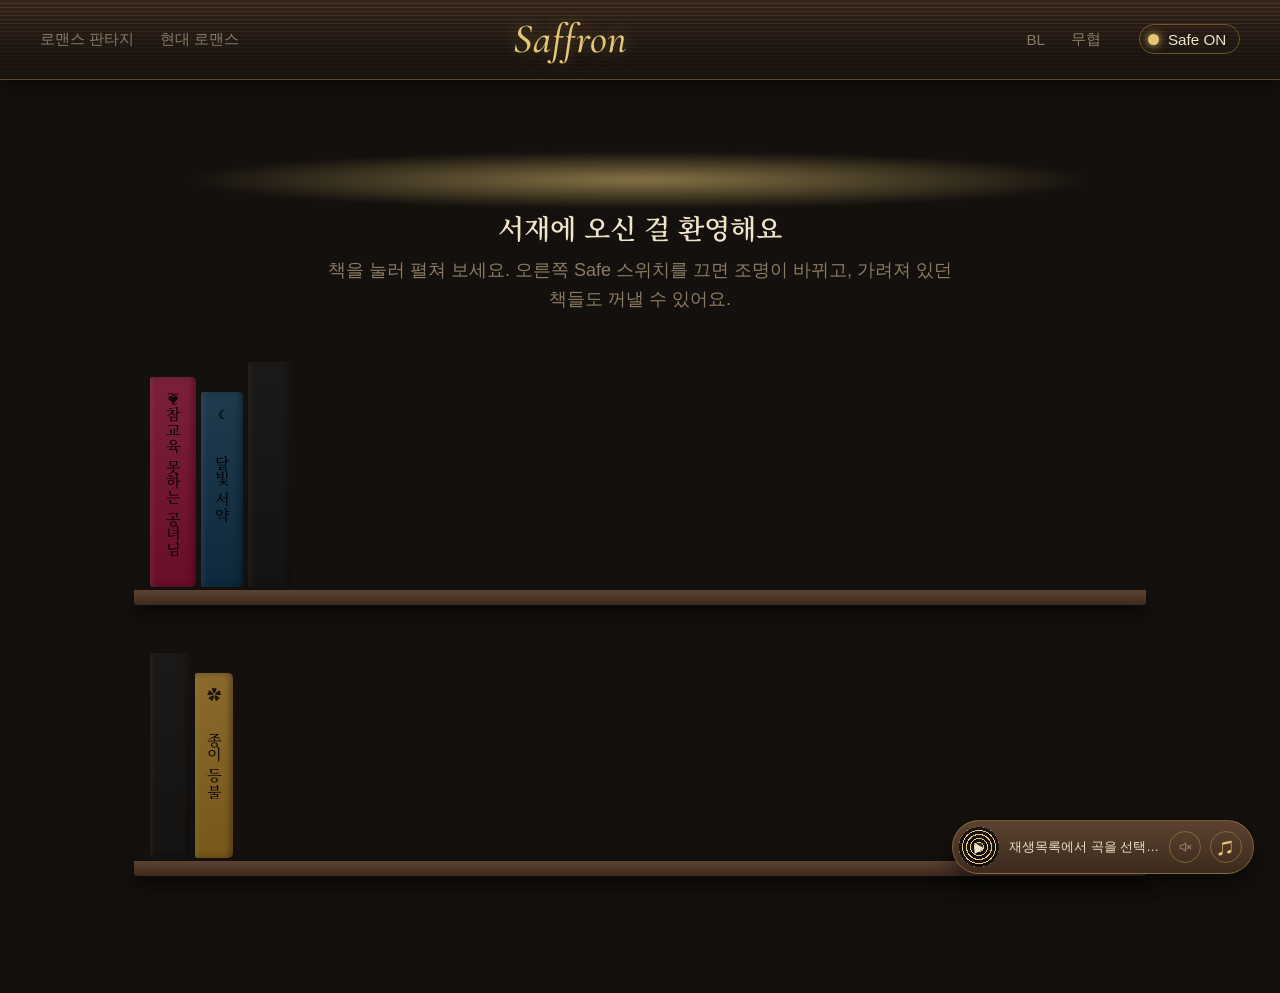
==== saffron/index.html @ d1819b71 "Add files via upload" ====
<!DOCTYPE html>
<html lang="ko">
<head>
<meta charset="UTF-8">
<meta name="viewport" content="width=device-width, initial-scale=1.0">
<title>Saffron</title>
<link rel="stylesheet" href="css/tokens.css">
<link rel="stylesheet" href="css/main.css">
<link rel="stylesheet" href="css/player.css">
</head>
<body>

<header class="site-header">
  <ul id="genre-left" class="genre-nav"></ul>
  <a href="index.html" class="wordmark">Saffron</a>
  <ul id="genre-right" class="genre-nav right"></ul>
  <button id="safe-toggle" class="safe-toggle" data-safe="on">
    <span class="dot"></span>
    <span class="label">Safe ON</span>
  </button>
</header>

<main id="shelf-room" class="shelf-room" data-safe="on">
  <div class="shelf-intro">
    <h1>서재에 오신 걸 환영해요</h1>
    <p>책을 눌러 펼쳐 보세요. 오른쪽 Safe 스위치를 끄면 조명이 바뀌고, 가려져 있던 책들도 꺼낼 수 있어요.</p>
  </div>
  <div id="shelf-rows"></div>
</main>

<div id="spread-overlay" class="spread-overlay">
  <button class="backdrop-close" aria-label="닫기"></button>
  <div class="book-spread">
    <button id="spread-close" class="spread-close" aria-label="닫기">&times;</button>
    <div class="spread-page left">
      <h2 class="spread-title"></h2>
    </div>
    <div class="spread-page right">
      <img class="spread-cover" src="" alt="">
      <p class="spread-desc"></p>
      <a class="detail-link" href="#">상세정보로 이동</a>
    </div>
  </div>
</div>

<div id="music-player" class="music-player">
  <button id="player-toggle" class="player-toggle" aria-label="재생 또는 일시정지">
    <span class="icon">▶</span>
  </button>
  <div class="player-info">
    <span id="player-track-title" class="track-title">재생목록에서 곡을 선택하세요</span>
  </div>
  <button id="mute-toggle" class="mute-toggle muted" aria-label="소리 켜기/끄기" aria-pressed="true">
    <svg class="icon-on" viewBox="0 0 24 24" fill="none" stroke="currentColor" stroke-width="2" stroke-linecap="round" stroke-linejoin="round"><path d="M4 9v6h4l5 4V5L8 9H4z"/><path d="M16.5 8.5a5 5 0 0 1 0 7"/><path d="M19 6a9 9 0 0 1 0 12"/></svg>
    <svg class="icon-off" viewBox="0 0 24 24" fill="none" stroke="currentColor" stroke-width="2" stroke-linecap="round" stroke-linejoin="round"><path d="M4 9v6h4l5 4V5L8 9H4z"/><line x1="16" y1="9" x2="22" y2="15"/><line x1="22" y1="9" x2="16" y2="15"/></svg>
  </button>
  <button id="playlist-toggle" class="playlist-toggle" aria-label="재생목록 열기">♫</button>
  <div id="playlist-panel" class="playlist-panel">
    <div class="volume-row">
      <input id="volume-slider" type="range" min="0" max="100" value="70" aria-label="음량 조절">
    </div>
    <ul id="playlist-list"></ul>
  </div>
  <audio id="audio-el" preload="none"></audio>
</div>

<script type="module" src="js/main.js"></script>
<script type="module">
  import { initMusicPlayer } from "./js/music-player.js";
  import { TRACKS } from "./js/music-data.js";
  initMusicPlayer(TRACKS);
</script>
</body>
</html>
---- saffron/css/tokens.css ----
/* ==========================================================================
   Saffron — Design Tokens
   서재(bookshelf) 컨셉의 개인 홈페이지. 호두나무 서가 + 놋쇠 조명을 기본 팔레트로,
   safe 모드를 끄면 조명이 장밋빛으로 바뀌는 상태 변화를 색으로 표현한다.
   ========================================================================== */

@import url('https://fonts.googleapis.com/css2?family=Cormorant+Garamond:ital,wght@0,500;1,500&family=Noto+Serif+KR:wght@400;600&display=swap');
@import url('https://cdn.jsdelivr.net/gh/orioncactus/pretendard@v1.3.9/dist/web/variable/pretendardvariable-dynamic-subset.css');

:root {
  /* --- Color: 호두나무 서재 --- */
  --void: #14100d;          /* 서가 뒤편 어둠 */
  --walnut: #3b2a1e;        /* 책장 프레임 목재 */
  --walnut-light: #5c4230;  /* 목재 결 하이라이트 */
  --brass: #b8923f;         /* 놋쇠 조명 / safe-on 포인트 */
  --brass-bright: #e4c673;  /* 놋쇠 하이라이트 */
  --parchment: #efe3c8;     /* 양피지 / 어두운 배경 위 텍스트 */
  --ink: #241a12;           /* 양피지 위 본문 잉크색 */
  --rose: #e8547e;          /* safe-off 조명 (장밋빛) */
  --rose-bright: #ff85a6;
  --muted: #8a7a63;         /* 보조 텍스트 */
  --shelf-shadow: rgba(0, 0, 0, 0.55);

  /* --- Type --- */
  --font-wordmark: 'Cormorant Garamond', serif;
  --font-display: 'Noto Serif KR', serif;
  --font-body: 'Noto Serif KR', serif;
  --font-ui: 'Pretendard Variable', 'Pretendard', sans-serif;

  --step-1: clamp(0.85rem, 0.8rem + 0.2vw, 0.95rem);
  --step-2: clamp(1rem, 0.95rem + 0.3vw, 1.125rem);
  --step-3: clamp(1.3rem, 1.15rem + 0.7vw, 1.7rem);
  --step-4: clamp(1.9rem, 1.6rem + 1.4vw, 2.6rem);
  --step-5: clamp(2.6rem, 2.1rem + 2.2vw, 3.8rem);

  --radius-s: 3px;
  --radius-m: 6px;
  --ease-open: cubic-bezier(0.22, 0.9, 0.3, 1);
}

* { box-sizing: border-box; }
html, body { margin: 0; padding: 0; }

body {
  background: var(--void);
  color: var(--parchment);
  font-family: var(--font-body);
  -webkit-font-smoothing: antialiased;
}

a { color: inherit; text-decoration: none; }
button { font-family: inherit; cursor: pointer; }

:focus-visible {
  outline: 2px solid var(--brass-bright);
  outline-offset: 3px;
}

@media (prefers-reduced-motion: reduce) {
  *, *::before, *::after {
    animation-duration: 0.001ms !important;
    transition-duration: 0.001ms !important;
  }
}
---- saffron/css/main.css ----
/* ==========================================================================
   Header
   ========================================================================== */

.site-header {
  position: sticky;
  top: 0;
  z-index: 40;
  display: flex;
  align-items: center;
  justify-content: center;
  gap: clamp(1rem, 3vw, 3rem);
  padding: 0.9rem clamp(1rem, 4vw, 2.5rem);
  background:
    linear-gradient(180deg, rgba(20, 16, 13, 0.2), rgba(20, 16, 13, 0.85) 70%),
    repeating-linear-gradient(180deg, var(--walnut) 0 3px, var(--walnut-light) 3px 4px);
  border-bottom: 1px solid rgba(184, 146, 63, 0.35);
  box-shadow: 0 6px 18px var(--shelf-shadow);
}

.genre-nav {
  display: flex;
  gap: clamp(0.8rem, 2vw, 1.6rem);
  font-family: var(--font-ui);
  font-size: var(--step-1);
  color: var(--muted);
  list-style: none;
  margin: 0;
  padding: 0;
  flex: 1;
}

.genre-nav.right { justify-content: flex-end; align-items: center; }

.genre-nav a { transition: color 0.2s ease; white-space: nowrap; }
.genre-nav a:hover { color: var(--brass-bright); }

.wordmark {
  font-family: var(--font-wordmark);
  font-style: italic;
  font-weight: 500;
  font-size: var(--step-4);
  letter-spacing: 0.02em;
  color: var(--brass-bright);
  text-shadow: 0 0 18px rgba(228, 198, 115, 0.35);
  flex-shrink: 0;
}

.safe-toggle {
  display: flex;
  align-items: center;
  gap: 0.55rem;
  background: none;
  border: 1px solid rgba(184, 146, 63, 0.5);
  border-radius: 999px;
  padding: 0.35rem 0.8rem 0.35rem 0.5rem;
  font-family: var(--font-ui);
  font-size: var(--step-1);
  color: var(--parchment);
  flex-shrink: 0;
}

.safe-toggle .dot {
  width: 0.7rem;
  height: 0.7rem;
  border-radius: 50%;
  background: var(--brass-bright);
  box-shadow: 0 0 8px var(--brass-bright);
  transition: background 0.35s ease, box-shadow 0.35s ease;
}

.safe-toggle[data-safe="off"] .dot {
  background: var(--rose-bright);
  box-shadow: 0 0 10px var(--rose-bright);
}

.safe-toggle .label { min-width: 3ch; text-align: left; }

/* ==========================================================================
   Bookshelf
   ========================================================================== */

.shelf-room {
  --glow: var(--brass);
  --glow-bright: var(--brass-bright);
  padding: clamp(2rem, 6vw, 4.5rem) clamp(1rem, 6vw, 4rem) 5rem;
  min-height: 80vh;
  transition: background 0.6s ease;
}

.shelf-room[data-safe="off"] {
  --glow: var(--rose);
  --glow-bright: var(--rose-bright);
}

.shelf-room::before {
  content: "";
  display: block;
  height: clamp(2rem, 5vw, 3.5rem);
  margin: 0 auto 0;
  max-width: 900px;
  background: radial-gradient(ellipse at center, color-mix(in srgb, var(--glow-bright) 55%, transparent) 0%, transparent 72%);
  filter: blur(2px);
  transition: background 0.6s ease;
}

.shelf-intro {
  max-width: 640px;
  margin: 0 auto clamp(2rem, 5vw, 3rem);
  text-align: center;
}

.shelf-intro h1 {
  font-family: var(--font-display);
  font-weight: 600;
  font-size: var(--step-3);
  margin: 0 0 0.6rem;
  color: var(--parchment);
}

.shelf-intro p {
  font-family: var(--font-ui);
  color: var(--muted);
  font-size: var(--step-2);
  line-height: 1.6;
  margin: 0;
}

.shelf-row {
  max-width: 980px;
  margin: 0 auto clamp(2rem, 5vw, 3.2rem);
  position: relative;
}

.shelf-row .plank {
  position: absolute;
  left: -1rem;
  right: -1rem;
  bottom: -0.9rem;
  height: 0.9rem;
  background: linear-gradient(180deg, var(--walnut-light), var(--walnut));
  border-radius: 0 0 3px 3px;
  box-shadow: 0 10px 16px var(--shelf-shadow);
}

.spines {
  display: flex;
  align-items: flex-end;
  gap: 0.3rem;
  min-height: 220px;
  padding-bottom: 0.2rem;
}

.book-spine {
  position: relative;
  border: none;
  border-radius: 2px 5px 5px 2px;
  writing-mode: vertical-rl;
  text-orientation: mixed;
  display: flex;
  align-items: center;
  justify-content: center;
  padding: 1rem 0.5rem;
  font-family: var(--font-display);
  font-size: var(--step-1);
  letter-spacing: 0.03em;
  box-shadow: inset -3px 0 6px rgba(0, 0, 0, 0.35), inset 3px 0 4px rgba(255, 255, 255, 0.08);
  transition: transform 0.25s ease, box-shadow 0.25s ease;
}

.book-spine:hover:not(:disabled) {
  transform: translateY(-10px);
  box-shadow: inset -3px 0 6px rgba(0, 0, 0, 0.35), inset 3px 0 4px rgba(255, 255, 255, 0.08),
    0 10px 18px rgba(0, 0, 0, 0.45);
}

.book-spine:disabled {
  cursor: default;
  filter: saturate(0.35) brightness(0.7);
}

.book-spine .spine-title { max-height: 100%; overflow: hidden; }

.book-spine .spine-emblem {
  position: absolute;
  top: 0.6rem;
  writing-mode: horizontal-tb;
  font-size: 0.9rem;
  opacity: 0.8;
}

/* ==========================================================================
   Book spread overlay
   ========================================================================== */

.spread-overlay {
  position: fixed;
  inset: 0;
  z-index: 100;
  display: flex;
  align-items: center;
  justify-content: center;
  padding: 1.5rem;
  background: rgba(10, 8, 6, 0.72);
  backdrop-filter: blur(3px);
  opacity: 0;
  pointer-events: none;
  transition: opacity 0.25s ease;
}

.spread-overlay.open { opacity: 1; pointer-events: auto; }

.spread-overlay .backdrop-close {
  position: absolute;
  inset: 0;
  border: none;
  background: none;
}

.book-spread {
  position: relative;
  display: grid;
  grid-template-columns: 1fr 1fr;
  width: min(760px, 100%);
  background: var(--parchment);
  color: var(--ink);
  border-radius: 4px;
  box-shadow: 0 30px 60px rgba(0, 0, 0, 0.5);
  transform: scale(0.92) translateY(12px);
  transition: transform 0.35s var(--ease-open);
  overflow: hidden;
}

.spread-overlay.open .book-spread { transform: scale(1) translateY(0); }

.book-spread::before {
  content: "";
  position: absolute;
  top: 0; bottom: 0; left: 50%;
  width: 18px;
  margin-left: -9px;
  background: linear-gradient(90deg, transparent, rgba(0, 0, 0, 0.18), transparent);
}

.spread-page { padding: clamp(1.6rem, 4vw, 2.6rem); }

.spread-page.left {
  display: flex;
  align-items: center;
  justify-content: center;
  text-align: center;
}

.spread-page.left h2 {
  font-family: var(--font-display);
  font-size: var(--step-3);
  line-height: 1.4;
  margin: 0;
}

.spread-page.right img {
  width: 100%;
  aspect-ratio: 4 / 5;
  object-fit: cover;
  border-radius: 3px;
  margin-bottom: 0.9rem;
  box-shadow: 0 6px 16px rgba(0, 0, 0, 0.25);
}

.spread-page.right p {
  font-family: var(--font-ui);
  font-size: var(--step-1);
  line-height: 1.65;
  color: var(--ink);
  margin: 0 0 1.2rem;
}

.spread-page.right .detail-link {
  display: inline-block;
  font-family: var(--font-ui);
  font-size: var(--step-1);
  padding: 0.6rem 1.2rem;
  background: var(--walnut);
  color: var(--parchment);
  border-radius: 999px;
  transition: background 0.2s ease;
}

.spread-page.right .detail-link:hover { background: var(--brass); color: var(--ink); }

.spread-close {
  position: absolute;
  top: 0.7rem;
  right: 0.9rem;
  background: none;
  border: none;
  font-size: 1.4rem;
  color: var(--ink);
  opacity: 0.5;
  line-height: 1;
}

.spread-close:hover { opacity: 1; }

@media (max-width: 620px) {
  .site-header { flex-wrap: wrap; row-gap: 0.6rem; }
  .genre-nav { flex: 1 1 100%; justify-content: center; order: 3; }
  .book-spread { grid-template-columns: 1fr; }
  .book-spread::before { display: none; }
}
---- saffron/css/player.css ----
/* ==========================================================================
   음악 플레이어 (오른쪽 하단 고정)
   ========================================================================== */

.music-player {
  position: fixed;
  right: clamp(1rem, 3vw, 1.6rem);
  bottom: clamp(1rem, 3vw, 1.6rem);
  z-index: 60;
  display: flex;
  align-items: center;
  gap: 0.6rem;
  padding: 0.4rem 0.7rem 0.4rem 0.4rem;
  background: linear-gradient(180deg, var(--walnut-light), var(--walnut));
  border: 1px solid rgba(184, 146, 63, 0.5);
  border-radius: 999px;
  box-shadow: 0 12px 26px rgba(0, 0, 0, 0.5);
}

.player-toggle {
  position: relative;
  width: 2.5rem;
  height: 2.5rem;
  flex-shrink: 0;
  border-radius: 50%;
  border: none;
  background:
    radial-gradient(circle at center, var(--walnut) 0 4px, transparent 4.5px),
    repeating-radial-gradient(circle at center, var(--brass-bright) 0 1px, var(--void) 1px 4px);
  display: flex;
  align-items: center;
  justify-content: center;
  color: var(--parchment);
  font-size: 0.75rem;
}

.player-toggle.spinning { animation: vinyl-spin 3.4s linear infinite; }

@keyframes vinyl-spin {
  to { transform: rotate(360deg); }
}

.player-toggle .icon { position: relative; z-index: 1; }

.player-info {
  min-width: 0;
  max-width: 150px;
}

.track-title {
  display: block;
  font-family: var(--font-ui);
  font-size: 0.8rem;
  color: var(--parchment);
  white-space: nowrap;
  overflow: hidden;
  text-overflow: ellipsis;
}

.playlist-toggle {
  width: 2rem;
  height: 2rem;
  flex-shrink: 0;
  border-radius: 50%;
  border: 1px solid rgba(184, 146, 63, 0.5);
  background: none;
  color: var(--brass-bright);
  font-size: 1rem;
  display: flex;
  align-items: center;
  justify-content: center;
}

.playlist-toggle:hover { background: rgba(184, 146, 63, 0.15); }

.mute-toggle {
  width: 2rem;
  height: 2rem;
  flex-shrink: 0;
  border-radius: 50%;
  border: 1px solid rgba(184, 146, 63, 0.5);
  background: none;
  color: var(--brass-bright);
  display: flex;
  align-items: center;
  justify-content: center;
}

.mute-toggle:hover { background: rgba(184, 146, 63, 0.15); }

.mute-toggle svg { width: 14px; height: 14px; }

.mute-toggle .icon-off { display: none; }
.mute-toggle.muted .icon-on { display: none; }
.mute-toggle.muted .icon-off { display: block; color: var(--muted); }

.volume-row {
  padding: 0.7rem 0.8rem 0.4rem;
  border-bottom: 1px solid rgba(184, 146, 63, 0.25);
}

.volume-row input[type="range"] {
  width: 100%;
  accent-color: var(--brass-bright);
}

.playlist-panel {
  position: absolute;
  right: 0;
  bottom: calc(100% + 0.7rem);
  width: 240px;
  max-height: 280px;
  overflow-y: auto;
  background: var(--walnut);
  border: 1px solid rgba(184, 146, 63, 0.4);
  border-radius: var(--radius-m);
  box-shadow: 0 16px 30px rgba(0, 0, 0, 0.5);
  opacity: 0;
  transform: translateY(8px);
  pointer-events: none;
  transition: opacity 0.2s ease, transform 0.2s ease;
}

.playlist-panel.open {
  opacity: 1;
  transform: translateY(0);
  pointer-events: auto;
}

.playlist-panel ul {
  list-style: none;
  margin: 0;
  padding: 0.4rem;
  display: flex;
  flex-direction: column;
  gap: 0.15rem;
}

.playlist-panel li button {
  width: 100%;
  text-align: left;
  background: none;
  border: none;
  border-left: 2px solid transparent;
  padding: 0.5rem 0.6rem;
  font-family: var(--font-ui);
  font-size: 0.85rem;
  color: var(--muted);
  border-radius: var(--radius-s);
}

.playlist-panel li button:hover { color: var(--parchment); background: rgba(255, 255, 255, 0.04); }

.playlist-panel li.active button {
  color: var(--brass-bright);
  border-left-color: var(--brass-bright);
}

@media (max-width: 480px) {
  .player-info { display: none; }
}
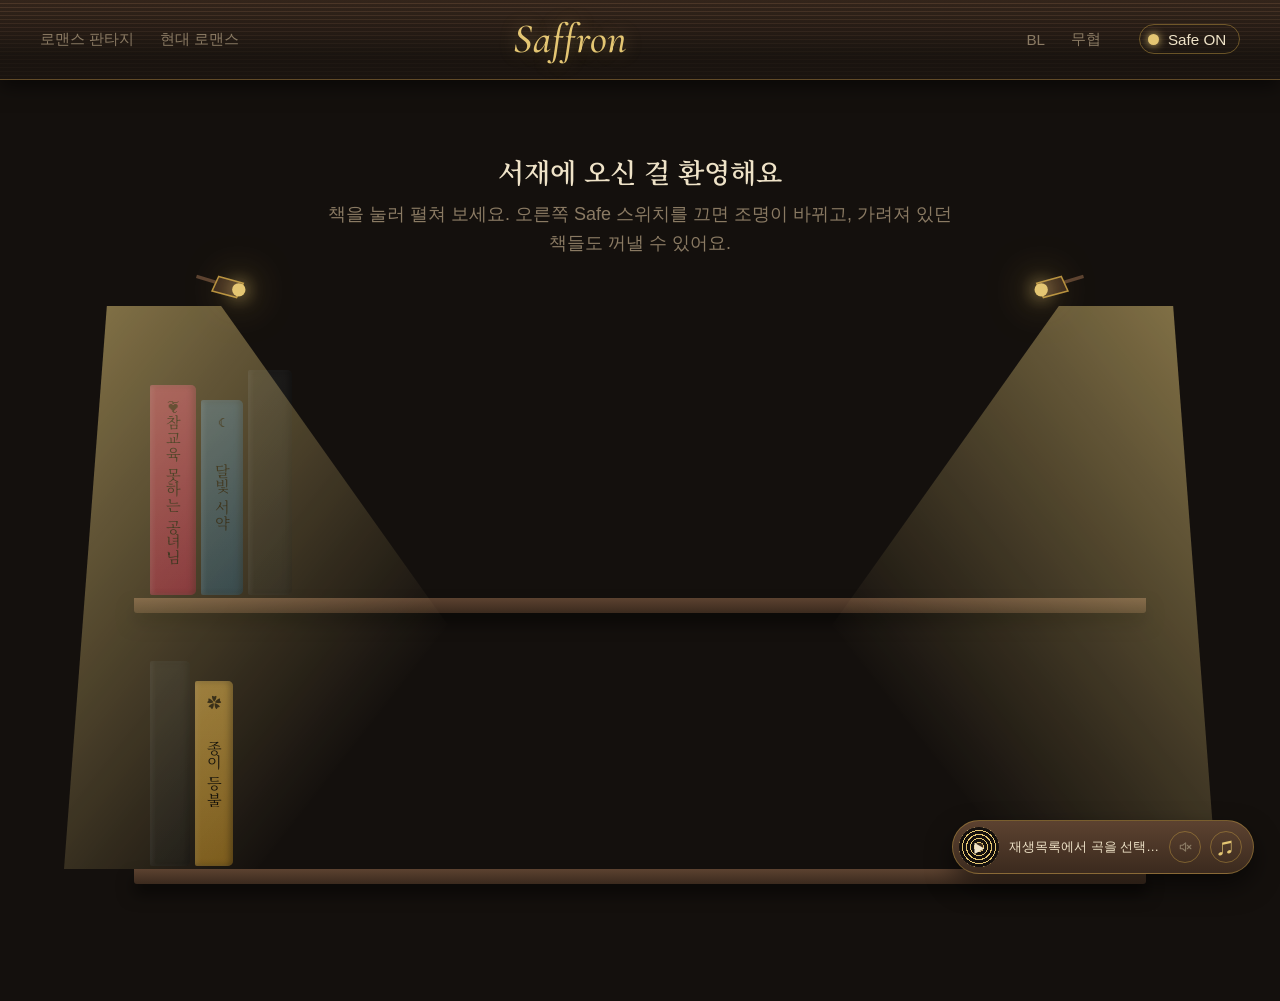
==== commit b9049631: "Add files via upload" ====
--- a/saffron/index.html
+++ b/saffron/index.html
@@ -25,7 +25,27 @@
     <h1>서재에 오신 걸 환영해요</h1>
     <p>책을 눌러 펼쳐 보세요. 오른쪽 Safe 스위치를 끄면 조명이 바뀌고, 가려져 있던 책들도 꺼낼 수 있어요.</p>
   </div>
-  <div id="shelf-rows"></div>
+
+  <div class="shelf-stage">
+    <div class="corner-lamp left" aria-hidden="true">
+      <svg viewBox="0 0 70 50">
+        <line x1="4" y1="4" x2="24" y2="10" class="lamp-arm" />
+        <path d="M24 4 L46 10 L40 23 L18 17 Z" class="lamp-housing" />
+        <circle cx="42" cy="16" r="6" class="lamp-bulb" />
+      </svg>
+    </div>
+    <div class="corner-lamp right" aria-hidden="true">
+      <svg viewBox="0 0 70 50">
+        <line x1="4" y1="4" x2="24" y2="10" class="lamp-arm" />
+        <path d="M24 4 L46 10 L40 23 L18 17 Z" class="lamp-housing" />
+        <circle cx="42" cy="16" r="6" class="lamp-bulb" />
+      </svg>
+    </div>
+    <div class="beam beam-left" aria-hidden="true"></div>
+    <div class="beam beam-right" aria-hidden="true"></div>
+
+    <div id="shelf-rows"></div>
+  </div>
 </main>
 
 <div id="spread-overlay" class="spread-overlay">
--- a/saffron/css/main.css
+++ b/saffron/css/main.css
@@ -93,15 +93,14 @@
   --glow-bright: var(--rose-bright);
 }
 
-.shelf-room::before {
-  content: "";
-  display: block;
-  height: clamp(2rem, 5vw, 3.5rem);
-  margin: 0 auto 0;
-  max-width: 900px;
-  background: radial-gradient(ellipse at center, color-mix(in srgb, var(--glow-bright) 55%, transparent) 0%, transparent 72%);
-  filter: blur(2px);
-  transition: background 0.6s ease;
+#shelf-rows {
+  position: relative;
+  z-index: 1;
+}
+
+.shelf-stage {
+  position: relative;
+  padding-top: clamp(2.6rem, 6vw, 4rem);
 }
 
 .shelf-intro {
@@ -130,6 +129,65 @@
   max-width: 980px;
   margin: 0 auto clamp(2rem, 5vw, 3.2rem);
   position: relative;
+}
+
+/* 좌우 상단에서 책장 전체를 비추는 조명. safe on/off에 따라
+   --glow, --glow-bright가 놋쇠빛 ↔ 장밋빛으로 바뀌면서
+   전구와 대각선 빛줄기 색이 함께 바뀐다. */
+.corner-lamp {
+  position: absolute;
+  top: -34px;
+  width: clamp(56px, 9vw, 78px);
+  z-index: 6;
+  pointer-events: none;
+}
+
+.corner-lamp.left { left: clamp(4%, 10vw, 12%); }
+
+.corner-lamp.right {
+  right: clamp(4%, 10vw, 12%);
+  transform: scaleX(-1);
+}
+
+.corner-lamp svg { width: 100%; height: auto; display: block; overflow: visible; }
+
+.corner-lamp .lamp-arm { stroke: var(--walnut-light); stroke-width: 3; }
+
+.corner-lamp .lamp-housing {
+  fill: var(--walnut);
+  stroke: var(--glow);
+  stroke-width: 1.4;
+  transition: stroke 0.6s ease;
+}
+
+.corner-lamp .lamp-bulb {
+  fill: var(--glow-bright);
+  filter: drop-shadow(0 0 8px var(--glow-bright)) drop-shadow(0 0 18px var(--glow));
+  transition: fill 0.6s ease, filter 0.6s ease;
+}
+
+.beam {
+  position: absolute;
+  top: 0;
+  bottom: 0;
+  width: 62%;
+  pointer-events: none;
+  z-index: 3;
+  mix-blend-mode: screen;
+  opacity: 0.55;
+  transition: background 0.6s ease;
+}
+
+.beam-left {
+  left: 0;
+  background: linear-gradient(128deg, var(--glow-bright) 0%, transparent 55%);
+  clip-path: polygon(6% 0, 22% 0, 78% 100%, 0% 100%);
+}
+
+.beam-right {
+  right: 0;
+  background: linear-gradient(232deg, var(--glow-bright) 0%, transparent 55%);
+  clip-path: polygon(94% 0, 78% 0, 22% 100%, 100% 100%);
 }
 
 .shelf-row .plank {
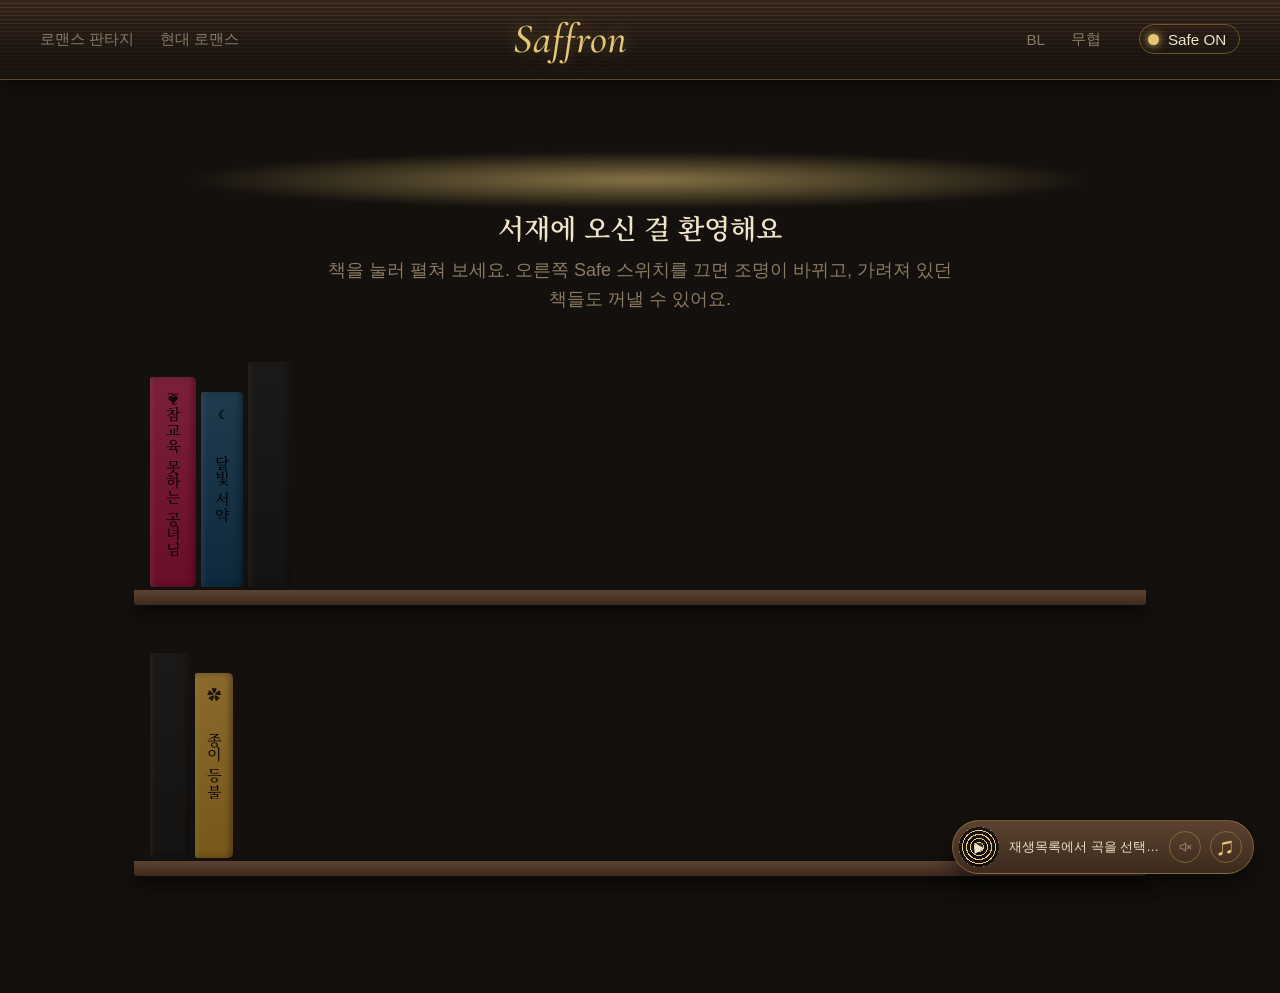
==== commit 48efc475: "Add files via upload" ====
--- a/saffron/index.html
+++ b/saffron/index.html
@@ -25,27 +25,7 @@
     <h1>서재에 오신 걸 환영해요</h1>
     <p>책을 눌러 펼쳐 보세요. 오른쪽 Safe 스위치를 끄면 조명이 바뀌고, 가려져 있던 책들도 꺼낼 수 있어요.</p>
   </div>
-
-  <div class="shelf-stage">
-    <div class="corner-lamp left" aria-hidden="true">
-      <svg viewBox="0 0 70 50">
-        <line x1="4" y1="4" x2="24" y2="10" class="lamp-arm" />
-        <path d="M24 4 L46 10 L40 23 L18 17 Z" class="lamp-housing" />
-        <circle cx="42" cy="16" r="6" class="lamp-bulb" />
-      </svg>
-    </div>
-    <div class="corner-lamp right" aria-hidden="true">
-      <svg viewBox="0 0 70 50">
-        <line x1="4" y1="4" x2="24" y2="10" class="lamp-arm" />
-        <path d="M24 4 L46 10 L40 23 L18 17 Z" class="lamp-housing" />
-        <circle cx="42" cy="16" r="6" class="lamp-bulb" />
-      </svg>
-    </div>
-    <div class="beam beam-left" aria-hidden="true"></div>
-    <div class="beam beam-right" aria-hidden="true"></div>
-
-    <div id="shelf-rows"></div>
-  </div>
+  <div id="shelf-rows"></div>
 </main>
 
 <div id="spread-overlay" class="spread-overlay">
--- a/saffron/css/main.css
+++ b/saffron/css/main.css
@@ -93,14 +93,15 @@
   --glow-bright: var(--rose-bright);
 }
 
-#shelf-rows {
-  position: relative;
-  z-index: 1;
-}
-
-.shelf-stage {
-  position: relative;
-  padding-top: clamp(2.6rem, 6vw, 4rem);
+.shelf-room::before {
+  content: "";
+  display: block;
+  height: clamp(2rem, 5vw, 3.5rem);
+  margin: 0 auto 0;
+  max-width: 900px;
+  background: radial-gradient(ellipse at center, color-mix(in srgb, var(--glow-bright) 55%, transparent) 0%, transparent 72%);
+  filter: blur(2px);
+  transition: background 0.6s ease;
 }
 
 .shelf-intro {
@@ -129,65 +130,6 @@
   max-width: 980px;
   margin: 0 auto clamp(2rem, 5vw, 3.2rem);
   position: relative;
-}
-
-/* 좌우 상단에서 책장 전체를 비추는 조명. safe on/off에 따라
-   --glow, --glow-bright가 놋쇠빛 ↔ 장밋빛으로 바뀌면서
-   전구와 대각선 빛줄기 색이 함께 바뀐다. */
-.corner-lamp {
-  position: absolute;
-  top: -34px;
-  width: clamp(56px, 9vw, 78px);
-  z-index: 6;
-  pointer-events: none;
-}
-
-.corner-lamp.left { left: clamp(4%, 10vw, 12%); }
-
-.corner-lamp.right {
-  right: clamp(4%, 10vw, 12%);
-  transform: scaleX(-1);
-}
-
-.corner-lamp svg { width: 100%; height: auto; display: block; overflow: visible; }
-
-.corner-lamp .lamp-arm { stroke: var(--walnut-light); stroke-width: 3; }
-
-.corner-lamp .lamp-housing {
-  fill: var(--walnut);
-  stroke: var(--glow);
-  stroke-width: 1.4;
-  transition: stroke 0.6s ease;
-}
-
-.corner-lamp .lamp-bulb {
-  fill: var(--glow-bright);
-  filter: drop-shadow(0 0 8px var(--glow-bright)) drop-shadow(0 0 18px var(--glow));
-  transition: fill 0.6s ease, filter 0.6s ease;
-}
-
-.beam {
-  position: absolute;
-  top: 0;
-  bottom: 0;
-  width: 62%;
-  pointer-events: none;
-  z-index: 3;
-  mix-blend-mode: screen;
-  opacity: 0.55;
-  transition: background 0.6s ease;
-}
-
-.beam-left {
-  left: 0;
-  background: linear-gradient(128deg, var(--glow-bright) 0%, transparent 55%);
-  clip-path: polygon(6% 0, 22% 0, 78% 100%, 0% 100%);
-}
-
-.beam-right {
-  right: 0;
-  background: linear-gradient(232deg, var(--glow-bright) 0%, transparent 55%);
-  clip-path: polygon(94% 0, 78% 0, 22% 100%, 100% 100%);
 }
 
 .shelf-row .plank {
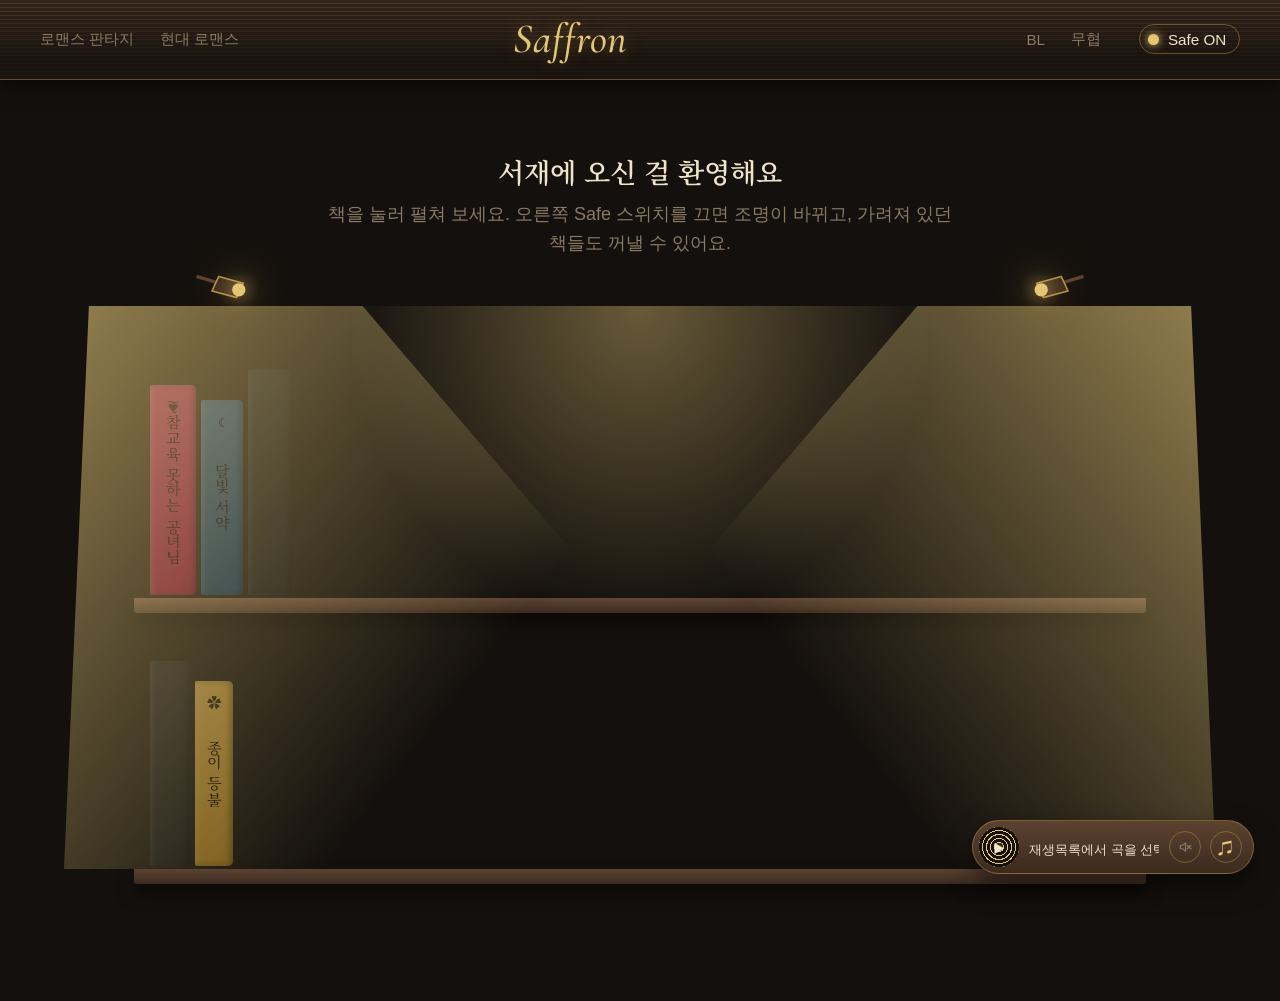
==== commit d168d268: "Add files via upload" ====
--- a/saffron/index.html
+++ b/saffron/index.html
@@ -25,7 +25,28 @@
     <h1>서재에 오신 걸 환영해요</h1>
     <p>책을 눌러 펼쳐 보세요. 오른쪽 Safe 스위치를 끄면 조명이 바뀌고, 가려져 있던 책들도 꺼낼 수 있어요.</p>
   </div>
-  <div id="shelf-rows"></div>
+
+  <div class="shelf-stage">
+    <div class="corner-lamp left" aria-hidden="true">
+      <svg viewBox="0 0 70 50">
+        <line x1="4" y1="4" x2="24" y2="10" class="lamp-arm" />
+        <path d="M24 4 L46 10 L40 23 L18 17 Z" class="lamp-housing" />
+        <circle cx="42" cy="16" r="6" class="lamp-bulb" />
+      </svg>
+    </div>
+    <div class="corner-lamp right" aria-hidden="true">
+      <svg viewBox="0 0 70 50">
+        <line x1="4" y1="4" x2="24" y2="10" class="lamp-arm" />
+        <path d="M24 4 L46 10 L40 23 L18 17 Z" class="lamp-housing" />
+        <circle cx="42" cy="16" r="6" class="lamp-bulb" />
+      </svg>
+    </div>
+    <div class="beam beam-left" aria-hidden="true"></div>
+    <div class="beam-center" aria-hidden="true"></div>
+    <div class="beam beam-right" aria-hidden="true"></div>
+
+    <div id="shelf-rows"></div>
+  </div>
 </main>
 
 <div id="spread-overlay" class="spread-overlay">
@@ -48,7 +69,7 @@
     <span class="icon">▶</span>
   </button>
   <div class="player-info">
-    <span id="player-track-title" class="track-title">재생목록에서 곡을 선택하세요</span>
+    <span id="player-track-title" class="track-title"><span class="track-title-text">재생목록에서 곡을 선택하세요</span></span>
   </div>
   <button id="mute-toggle" class="mute-toggle muted" aria-label="소리 켜기/끄기" aria-pressed="true">
     <svg class="icon-on" viewBox="0 0 24 24" fill="none" stroke="currentColor" stroke-width="2" stroke-linecap="round" stroke-linejoin="round"><path d="M4 9v6h4l5 4V5L8 9H4z"/><path d="M16.5 8.5a5 5 0 0 1 0 7"/><path d="M19 6a9 9 0 0 1 0 12"/></svg>
--- a/saffron/css/tokens.css
+++ b/saffron/css/tokens.css
@@ -36,6 +36,7 @@
   --radius-s: 3px;
   --radius-m: 6px;
   --ease-open: cubic-bezier(0.22, 0.9, 0.3, 1);
+  --detail-header-h: 3.6rem;
 }
 
 * { box-sizing: border-box; }
--- a/saffron/css/main.css
+++ b/saffron/css/main.css
@@ -93,15 +93,14 @@
   --glow-bright: var(--rose-bright);
 }
 
-.shelf-room::before {
-  content: "";
-  display: block;
-  height: clamp(2rem, 5vw, 3.5rem);
-  margin: 0 auto 0;
-  max-width: 900px;
-  background: radial-gradient(ellipse at center, color-mix(in srgb, var(--glow-bright) 55%, transparent) 0%, transparent 72%);
-  filter: blur(2px);
-  transition: background 0.6s ease;
+#shelf-rows {
+  position: relative;
+  z-index: 1;
+}
+
+.shelf-stage {
+  position: relative;
+  padding-top: clamp(2.6rem, 6vw, 4rem);
 }
 
 .shelf-intro {
@@ -130,6 +129,81 @@
   max-width: 980px;
   margin: 0 auto clamp(2rem, 5vw, 3.2rem);
   position: relative;
+}
+
+/* 좌우 상단에서 책장 전체를 비추는 조명. safe on/off에 따라
+   --glow, --glow-bright가 놋쇠빛 ↔ 장밋빛으로 바뀌면서
+   전구와 대각선 빛줄기 색이 함께 바뀐다. */
+.corner-lamp {
+  position: absolute;
+  top: -34px;
+  width: clamp(56px, 9vw, 78px);
+  z-index: 6;
+  pointer-events: none;
+}
+
+.corner-lamp.left { left: clamp(4%, 10vw, 12%); }
+
+.corner-lamp.right {
+  right: clamp(4%, 10vw, 12%);
+  transform: scaleX(-1);
+}
+
+.corner-lamp svg { width: 100%; height: auto; display: block; overflow: visible; }
+
+.corner-lamp .lamp-arm { stroke: var(--walnut-light); stroke-width: 3; }
+
+.corner-lamp .lamp-housing {
+  fill: var(--walnut);
+  stroke: var(--glow);
+  stroke-width: 1.4;
+  transition: stroke 0.6s ease;
+}
+
+.corner-lamp .lamp-bulb {
+  fill: var(--glow-bright);
+  filter: drop-shadow(0 0 8px var(--glow-bright)) drop-shadow(0 0 18px var(--glow));
+  transition: fill 0.6s ease, filter 0.6s ease;
+}
+
+.beam {
+  position: absolute;
+  top: 0;
+  bottom: 0;
+  width: 72%;
+  pointer-events: none;
+  z-index: 3;
+  mix-blend-mode: screen;
+  opacity: 0.6;
+  transition: background 0.6s ease;
+}
+
+.beam-left {
+  left: 0;
+  background: linear-gradient(128deg, var(--glow-bright) 0%, transparent 55%);
+  clip-path: polygon(3% 0, 36% 0, 94% 100%, 0% 100%);
+}
+
+.beam-right {
+  right: 0;
+  background: linear-gradient(232deg, var(--glow-bright) 0%, transparent 55%);
+  clip-path: polygon(97% 0, 64% 0, 6% 100%, 100% 100%);
+}
+
+/* 두 빛줄기가 만나는 가운데를 은은하게 이어주는 보조 조명 */
+.beam-center {
+  position: absolute;
+  top: 0;
+  left: 50%;
+  width: 50%;
+  height: 55%;
+  transform: translateX(-50%);
+  background: radial-gradient(ellipse at top, var(--glow-bright) 0%, transparent 72%);
+  opacity: 0.4;
+  mix-blend-mode: screen;
+  pointer-events: none;
+  z-index: 2;
+  transition: background 0.6s ease;
 }
 
 .shelf-row .plank {
--- a/saffron/css/player.css
+++ b/saffron/css/player.css
@@ -44,17 +44,36 @@
 
 .player-info {
   min-width: 0;
-  max-width: 150px;
+  max-width: 130px;
 }
 
 .track-title {
   display: block;
+  overflow: hidden;
+  white-space: nowrap;
+}
+
+.track-title-text {
+  display: inline-block;
   font-family: var(--font-ui);
   font-size: 0.8rem;
   color: var(--parchment);
   white-space: nowrap;
-  overflow: hidden;
-  text-overflow: ellipsis;
+  will-change: transform;
+}
+
+.track-title-text.marquee {
+  animation: track-title-pingpong 6s ease-in-out infinite;
+}
+
+@keyframes track-title-pingpong {
+  0%, 10% { transform: translateX(0); }
+  45%, 55% { transform: translateX(var(--marquee-shift, 0)); }
+  90%, 100% { transform: translateX(0); }
+}
+
+@media (prefers-reduced-motion: reduce) {
+  .track-title-text.marquee { animation: none; }
 }
 
 .playlist-toggle {
@@ -157,5 +176,5 @@
 }
 
 @media (max-width: 480px) {
-  .player-info { display: none; }
+  .player-info { max-width: 78px; }
 }
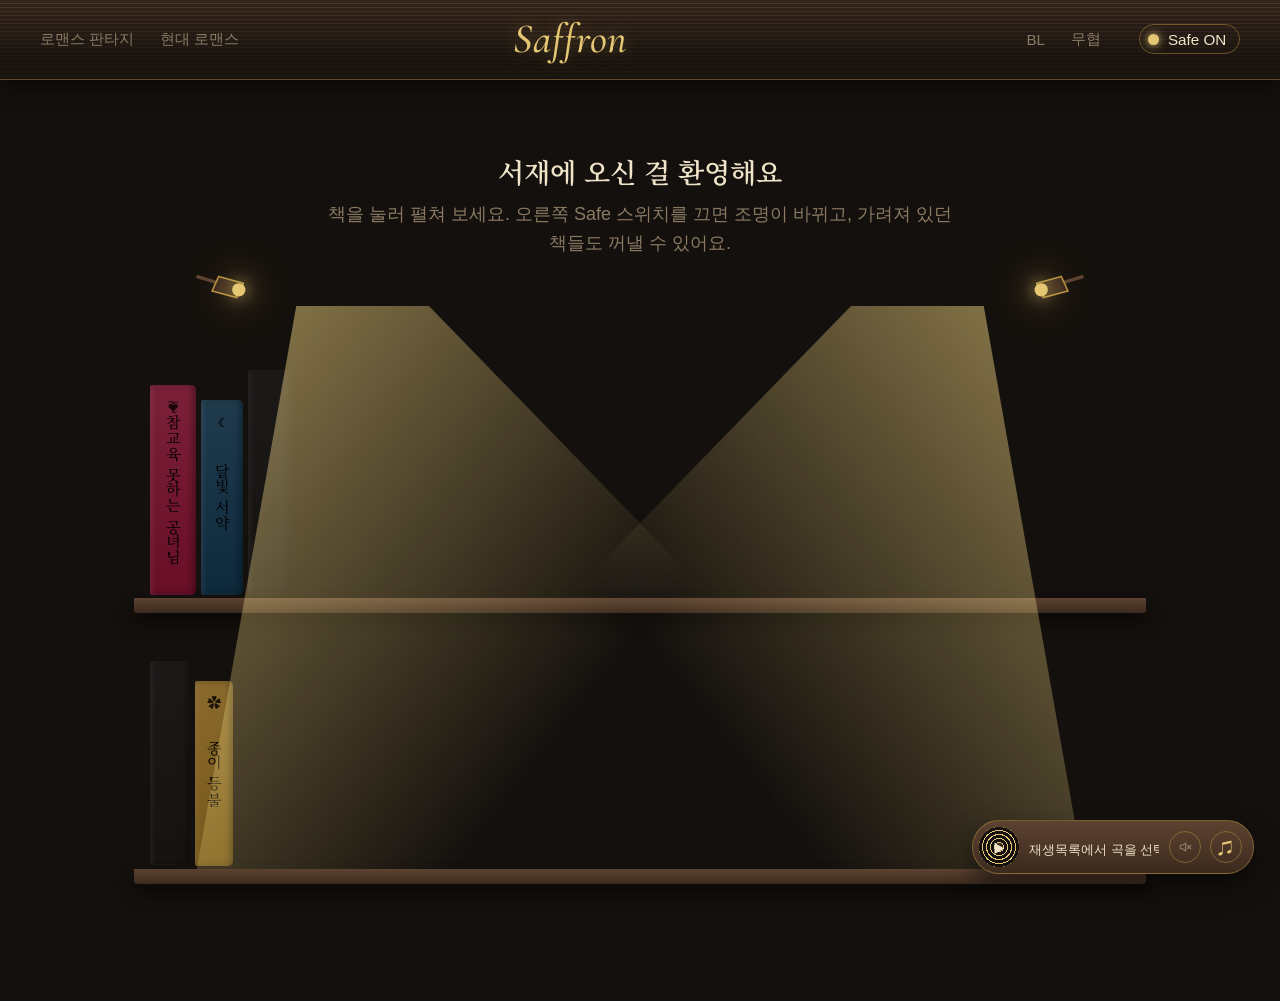
==== commit b47aa072: "Add files via upload" ====
--- a/saffron/index.html
+++ b/saffron/index.html
@@ -41,8 +41,8 @@
         <circle cx="42" cy="16" r="6" class="lamp-bulb" />
       </svg>
     </div>
+    <div class="beam-center" aria-hidden="true"></div>
     <div class="beam beam-left" aria-hidden="true"></div>
-    <div class="beam-center" aria-hidden="true"></div>
     <div class="beam beam-right" aria-hidden="true"></div>
 
     <div id="shelf-rows"></div>
--- a/saffron/css/main.css
+++ b/saffron/css/main.css
@@ -166,6 +166,8 @@
   transition: fill 0.6s ease, filter 0.6s ease;
 }
 
+/* 램프에서 떨어지는 직각 사다리꼴 빛줄기. 가장자리(책장 바깥)까지
+   비추지 않도록 안쪽(가운데 방향)으로 밀어 넣었다. */
 .beam {
   position: absolute;
   top: 0;
@@ -175,35 +177,21 @@
   z-index: 3;
   mix-blend-mode: screen;
   opacity: 0.6;
-  transition: background 0.6s ease;
+  transition: background 0.6s ease, transform 0.6s ease;
 }
 
 .beam-left {
   left: 0;
+  transform: translateX(16%);
   background: linear-gradient(128deg, var(--glow-bright) 0%, transparent 55%);
-  clip-path: polygon(3% 0, 36% 0, 94% 100%, 0% 100%);
+  clip-path: polygon(12% 0, 28% 0, 94% 100%, 0% 100%);
 }
 
 .beam-right {
   right: 0;
+  transform: translateX(-16%);
   background: linear-gradient(232deg, var(--glow-bright) 0%, transparent 55%);
-  clip-path: polygon(97% 0, 64% 0, 6% 100%, 100% 100%);
-}
-
-/* 두 빛줄기가 만나는 가운데를 은은하게 이어주는 보조 조명 */
-.beam-center {
-  position: absolute;
-  top: 0;
-  left: 50%;
-  width: 50%;
-  height: 55%;
-  transform: translateX(-50%);
-  background: radial-gradient(ellipse at top, var(--glow-bright) 0%, transparent 72%);
-  opacity: 0.4;
-  mix-blend-mode: screen;
-  pointer-events: none;
-  z-index: 2;
-  transition: background 0.6s ease;
+  clip-path: polygon(88% 0, 72% 0, 6% 100%, 100% 100%);
 }
 
 .shelf-row .plank {
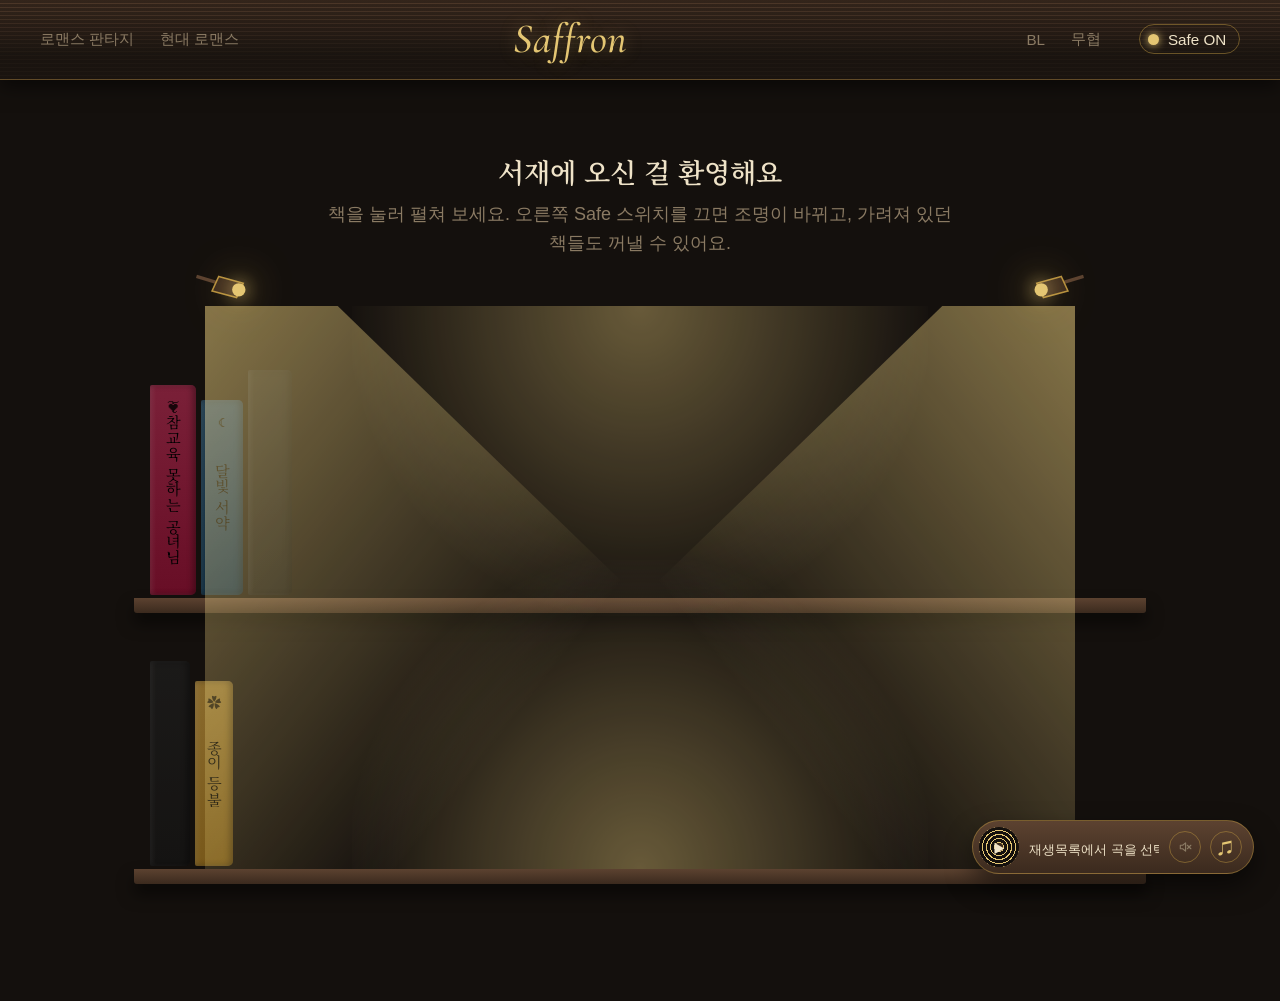
==== commit e9865576: "Add files via upload" ====
--- a/saffron/index.html
+++ b/saffron/index.html
@@ -42,6 +42,7 @@
       </svg>
     </div>
     <div class="beam-center" aria-hidden="true"></div>
+    <div class="beam-center-bottom" aria-hidden="true"></div>
     <div class="beam beam-left" aria-hidden="true"></div>
     <div class="beam beam-right" aria-hidden="true"></div>
 
--- a/saffron/css/main.css
+++ b/saffron/css/main.css
@@ -182,16 +182,49 @@
 
 .beam-left {
   left: 0;
-  transform: translateX(16%);
+  transform: translateX(9%);
   background: linear-gradient(128deg, var(--glow-bright) 0%, transparent 55%);
-  clip-path: polygon(12% 0, 28% 0, 94% 100%, 0% 100%);
+  clip-path: polygon(8% 0, 24% 0, 94% 100%, 8% 100%);
 }
 
 .beam-right {
   right: 0;
-  transform: translateX(-16%);
+  transform: translateX(-9%);
   background: linear-gradient(232deg, var(--glow-bright) 0%, transparent 55%);
-  clip-path: polygon(88% 0, 72% 0, 6% 100%, 100% 100%);
+  clip-path: polygon(92% 0, 76% 0, 6% 100%, 92% 100%);
+}
+
+/* 두 빛줄기가 만나는 가운데를 은은하게 이어주는 보조 조명 */
+.beam-center {
+  position: absolute;
+  top: 0;
+  left: 50%;
+  width: 50%;
+  height: 55%;
+  transform: translateX(-50%);
+  background: radial-gradient(ellipse at top, var(--glow-bright) 0%, transparent 72%);
+  opacity: 0.4;
+  mix-blend-mode: screen;
+  pointer-events: none;
+  z-index: 2;
+  transition: background 0.6s ease;
+}
+
+/* 아래쪽 책장 칸이 윗칸에 비해 어두워 보이지 않도록,
+   가운데 조명을 아래쪽에도 대칭으로 하나 더 둔다. 좌우 램프/beam은 그대로. */
+.beam-center-bottom {
+  position: absolute;
+  bottom: 0;
+  left: 50%;
+  width: 50%;
+  height: 55%;
+  transform: translateX(-50%);
+  background: radial-gradient(ellipse at bottom, var(--glow-bright) 0%, transparent 72%);
+  opacity: 0.4;
+  mix-blend-mode: screen;
+  pointer-events: none;
+  z-index: 2;
+  transition: background 0.6s ease;
 }
 
 .shelf-row .plank {
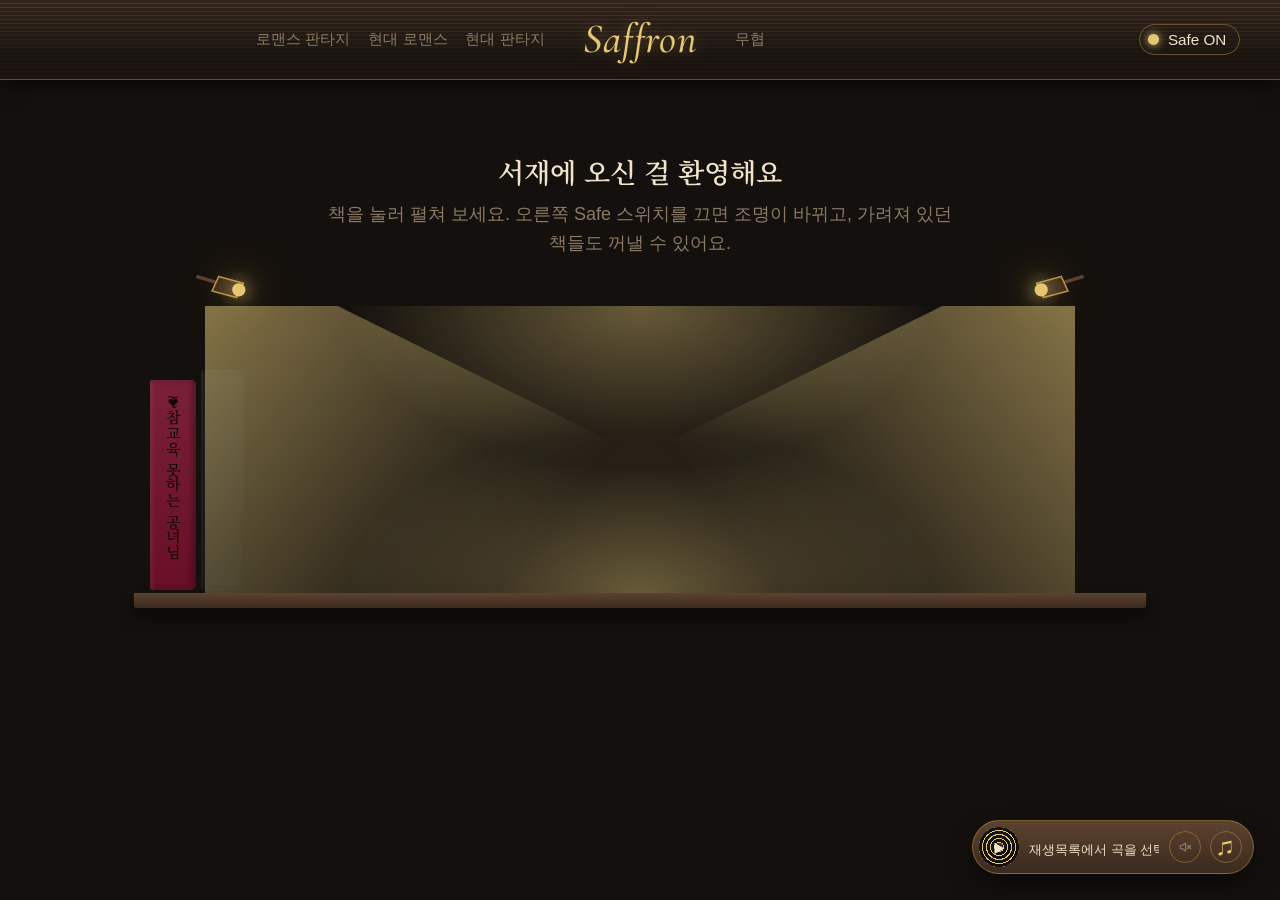
==== commit bc7a6f19: "Add KO/EN/JA language switch with localized editions; update Three Futures cast Co-Authored-By: Clau" ====
--- a/saffron/index.html
+++ b/saffron/index.html
@@ -5,12 +5,15 @@
 <meta name="viewport" content="width=device-width, initial-scale=1.0">
 <title>Saffron</title>
 <link rel="stylesheet" href="css/tokens.css">
+<link rel="stylesheet" href="css/lang.css">
+<script>try{var l=localStorage.getItem("saffron-lang")||(navigator.language||"").slice(0,2).toLowerCase();if(l==="en"||l==="ja"){document.documentElement.classList.add("i18n-loading");setTimeout(function(){document.documentElement.classList.remove("i18n-loading")},2000)}}catch(e){}</script>
 <link rel="stylesheet" href="css/main.css">
 <link rel="stylesheet" href="css/player.css">
 </head>
 <body>
 
 <header class="site-header">
+  <div id="lang-slot" class="lang-slot"></div>
   <ul id="genre-left" class="genre-nav"></ul>
   <a href="index.html" class="wordmark">Saffron</a>
   <ul id="genre-right" class="genre-nav right"></ul>
@@ -22,8 +25,8 @@
 
 <main id="shelf-room" class="shelf-room" data-safe="on">
   <div class="shelf-intro">
-    <h1>서재에 오신 걸 환영해요</h1>
-    <p>책을 눌러 펼쳐 보세요. 오른쪽 Safe 스위치를 끄면 조명이 바뀌고, 가려져 있던 책들도 꺼낼 수 있어요.</p>
+    <h1 data-i18n="introTitle">서재에 오신 걸 환영해요</h1>
+    <p data-i18n="introText">책을 눌러 펼쳐 보세요. 오른쪽 Safe 스위치를 끄면 조명이 바뀌고, 가려져 있던 책들도 꺼낼 수 있어요.</p>
   </div>
 
   <div class="shelf-stage">
@@ -51,16 +54,16 @@
 </main>
 
 <div id="spread-overlay" class="spread-overlay">
-  <button class="backdrop-close" aria-label="닫기"></button>
+  <button class="backdrop-close" aria-label="닫기" data-i18n-attr="aria-label:close"></button>
   <div class="book-spread">
-    <button id="spread-close" class="spread-close" aria-label="닫기">&times;</button>
+    <button id="spread-close" class="spread-close" aria-label="닫기" data-i18n-attr="aria-label:close">&times;</button>
     <div class="spread-page left">
       <h2 class="spread-title"></h2>
     </div>
     <div class="spread-page right">
       <img class="spread-cover" src="" alt="">
       <p class="spread-desc"></p>
-      <a class="detail-link" href="#">상세정보로 이동</a>
+      <a class="detail-link" href="#" data-i18n="openDetail">상세정보로 이동</a>
     </div>
   </div>
 </div>
--- a/saffron/css/main.css
+++ b/saffron/css/main.css
@@ -10,7 +10,9 @@
   align-items: center;
   justify-content: center;
   gap: clamp(1rem, 3vw, 3rem);
-  padding: 0.9rem clamp(1rem, 4vw, 2.5rem);
+  --header-pad: clamp(1rem, 4vw, 2.5rem);
+  /* Safe 버튼 자리만큼 양쪽을 똑같이 비워서 Saffron이 정가운데 오게 함 */
+  padding: 0.9rem calc(var(--header-pad) + 8.5rem);
   background:
     linear-gradient(180deg, rgba(20, 16, 13, 0.2), rgba(20, 16, 13, 0.85) 70%),
     repeating-linear-gradient(180deg, var(--walnut) 0 3px, var(--walnut-light) 3px 4px);
@@ -20,17 +22,20 @@
 
 .genre-nav {
   display: flex;
-  gap: clamp(0.8rem, 2vw, 1.6rem);
+  gap: clamp(0.7rem, 1.4vw, 1.4rem);
   font-family: var(--font-ui);
   font-size: var(--step-1);
   color: var(--muted);
   list-style: none;
   margin: 0;
   padding: 0;
-  flex: 1;
-}
-
-.genre-nav.right { justify-content: flex-end; align-items: center; }
+  flex: 1 1 0;
+  min-width: 0;
+}
+
+/* 장르는 Saffron 바로 왼쪽·오른쪽에 붙임 */
+.genre-nav:not(.right) { justify-content: flex-end; }
+.genre-nav.right { justify-content: flex-start; align-items: center; }
 
 .genre-nav a { transition: color 0.2s ease; white-space: nowrap; }
 .genre-nav a:hover { color: var(--brass-bright); }
@@ -58,6 +63,18 @@
   font-size: var(--step-1);
   color: var(--parchment);
   flex-shrink: 0;
+  position: absolute;
+  right: var(--header-pad);
+  top: 50%;
+  transform: translateY(-50%);
+}
+
+/* 언어 선택: Safe 버튼과 대칭으로 왼쪽 끝 */
+.lang-slot {
+  position: absolute;
+  left: var(--header-pad);
+  top: 50%;
+  transform: translateY(-50%);
 }
 
 .safe-toggle .dot {
@@ -397,9 +414,23 @@
 
 .spread-close:hover { opacity: 1; }
 
+/* 장르가 양옆 버튼과 겹칠 만큼 좁아지면, 장르를 아랫줄로 내린다.
+   영어·일본어 장르 이름은 더 길어서 더 넓은 화면부터 내린다. */
+@media (max-width: 1080px) {
+  .site-header { flex-wrap: wrap; row-gap: 0.6rem; padding: 0.9rem var(--header-pad); }
+  .site-header::after { content: ""; flex-basis: 100%; order: 2; }
+  .site-header .genre-nav { flex: 0 1 auto; justify-content: center; order: 3; flex-wrap: wrap; row-gap: 0.3rem; }
+}
+
+@media (max-width: 1400px) {
+  :root:not([lang="ko"]) .site-header { flex-wrap: wrap; row-gap: 0.6rem; padding: 0.9rem var(--header-pad); }
+  :root:not([lang="ko"]) .site-header::after { content: ""; flex-basis: 100%; order: 2; }
+  :root:not([lang="ko"]) .site-header .genre-nav { flex: 0 1 auto; justify-content: center; order: 3; flex-wrap: wrap; row-gap: 0.3rem; }
+}
+
 @media (max-width: 620px) {
-  .site-header { flex-wrap: wrap; row-gap: 0.6rem; }
-  .genre-nav { flex: 1 1 100%; justify-content: center; order: 3; }
+  .safe-toggle, .lang-slot { position: static; transform: none; }
+  .lang-slot { order: -1; }
   .book-spread { grid-template-columns: 1fr; }
   .book-spread::before { display: none; }
 }
